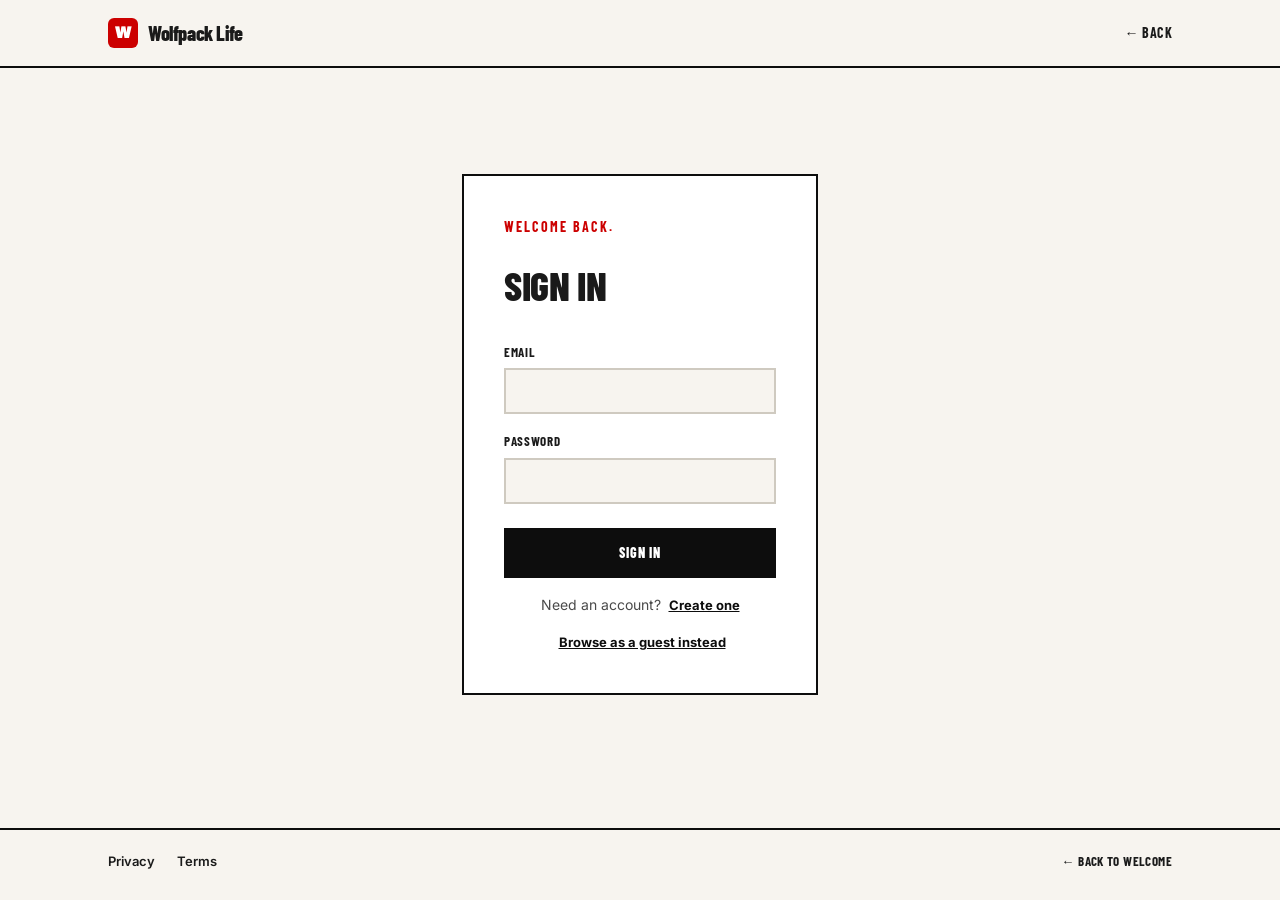
==== account.html @ f3657b66 "Initial commit: Wolfpack Life welcome site Static NC State-themed welcome page with working client-s" ====
<!DOCTYPE html>
<html lang="en">
<head>
  <meta charset="UTF-8" />
  <meta name="viewport" content="width=device-width, initial-scale=1.0" />
  <title>Sign in / Wolfpack Life</title>
  <link rel="icon" href="data:image/svg+xml,<svg xmlns=%22http://www.w3.org/2000/svg%22 viewBox=%220 0 100 100%22><rect width=%22100%22 height=%22100%22 rx=%2218%22 fill=%22%23CC0000%22/><text x=%2250%22 y=%2268%22 font-size=%2258%22 font-family=%22Arial%22 font-weight=%22900%22 fill=%22white%22 text-anchor=%22middle%22>W</text></svg>" />
  <link rel="preconnect" href="https://fonts.googleapis.com" />
  <link rel="preconnect" href="https://fonts.gstatic.com" crossorigin />
  <link href="https://fonts.googleapis.com/css2?family=Archivo+Black&family=Barlow+Condensed:wght@500;600;700;800&family=Inter:wght@400;500;600;700&display=swap" rel="stylesheet" />
  <link rel="stylesheet" href="styles.css" />
</head>
<body>

  <header class="site-header">
    <div class="wrap header-inner">
      <a class="brand" href="index.html">
        <span class="brand-mark">W</span>
        <span class="brand-name">Wolfpack Life</span>
      </a>
      <a class="header-cta" href="index.html">← Back</a>
    </div>
  </header>

  <main>
    <section class="auth-section">
      <div class="wrap auth-wrap">
        <div class="auth-card">
          <p class="eyebrow" id="authEyebrow">Welcome back.</p>
          <h1 class="auth-title" id="authTitle">Sign in</h1>

          <div class="form-error" id="formError" hidden></div>

          <form id="authForm" novalidate>
            <label class="field" id="nameField" hidden>
              <span>Name</span>
              <input type="text" id="nameInput" name="name" autocomplete="name" />
            </label>

            <label class="field">
              <span>Email</span>
              <input type="email" id="emailInput" name="email" autocomplete="email" required />
            </label>

            <label class="field">
              <span>Password</span>
              <input type="password" id="passwordInput" name="password" autocomplete="current-password" required minlength="8" />
            </label>

            <button type="submit" class="btn btn-solid auth-submit" id="submitBtn">Sign in</button>
          </form>

          <p class="auth-switch">
            <span id="switchPrompt">Need an account?</span>
            <button type="button" class="link-btn" id="switchBtn">Create one</button>
          </p>

          <p class="auth-switch">
            <button type="button" class="link-btn" id="guestBtn">Browse as a guest instead</button>
          </p>
        </div>
      </div>
    </section>
  </main>

  <footer class="site-footer">
    <div class="wrap footer-inner">
      <div class="footer-links">
        <a href="#privacy">Privacy</a>
        <a href="#terms">Terms</a>
      </div>
      <a class="footer-cta" href="index.html">← Back to welcome</a>
    </div>
  </footer>

  <script src="auth.js"></script>
  <script src="account.js"></script>
</body>
</html>
---- styles.css ----
:root {
  --red: #CC0000;
  --red-dark: #8f0000;
  --black: #0d0d0d;
  --cream: #F7F4EF;
  --ink: #1a1a1a;
  --white: #ffffff;
  --border: 2px solid var(--black);
  --font-display: "Barlow Condensed", "Arial Narrow", Helvetica, sans-serif;
  --font-body: "Inter", ui-sans-serif, system-ui, sans-serif;
}

* { box-sizing: border-box; margin: 0; padding: 0; }

html { scroll-behavior: smooth; }

body {
  background: var(--cream);
  color: var(--ink);
  font-family: var(--font-body);
  font-size: 16px;
  line-height: 1.5;
  -webkit-font-smoothing: antialiased;
}

.wrap {
  max-width: 1120px;
  margin: 0 auto;
  padding: 0 28px;
}

a { color: inherit; text-decoration: none; }

/* ---------- Header ---------- */
.site-header {
  border-bottom: var(--border);
  background: var(--cream);
  position: sticky;
  top: 0;
  z-index: 10;
}

.header-inner {
  display: flex;
  align-items: center;
  justify-content: space-between;
  padding: 18px 28px;
}

.brand {
  display: flex;
  align-items: center;
  gap: 10px;
  font-family: var(--font-display);
  font-weight: 800;
  font-size: 20px;
  letter-spacing: -0.02em;
}

.brand-mark {
  display: inline-flex;
  align-items: center;
  justify-content: center;
  width: 30px;
  height: 30px;
  background: var(--red);
  color: var(--white);
  font-family: "Archivo Black", sans-serif;
  font-size: 16px;
  border-radius: 6px;
}

.header-cta {
  font-family: var(--font-display);
  font-weight: 700;
  font-size: 14px;
  text-transform: uppercase;
  letter-spacing: 0.03em;
  border-bottom: 2px solid transparent;
  transition: border-color 0.15s ease;
}
.header-cta:hover { border-color: var(--black); }

/* ---------- Hero ---------- */
.hero { position: relative; overflow: hidden; }

.hero-inner {
  padding: 88px 28px 96px;
  max-width: 760px;
}

.eyebrow {
  font-family: var(--font-display);
  font-weight: 700;
  font-size: 14px;
  text-transform: uppercase;
  letter-spacing: 0.14em;
  color: var(--red);
  margin-bottom: 18px;
}

.hero-title {
  font-family: var(--font-display);
  font-weight: 800;
  font-size: clamp(48px, 8vw, 82px);
  line-height: 0.94;
  letter-spacing: -0.02em;
  text-transform: uppercase;
  margin-bottom: 26px;
}
.hero-title span { display: block; }

.hero-sub {
  font-size: 19px;
  line-height: 1.5;
  max-width: 520px;
  color: #3a3a3a;
  margin-bottom: 36px;
}

.hero-actions {
  display: flex;
  gap: 14px;
  flex-wrap: wrap;
  margin-bottom: 24px;
}

.btn {
  display: inline-flex;
  align-items: center;
  justify-content: center;
  height: 50px;
  padding: 0 26px;
  font-family: var(--font-display);
  font-weight: 800;
  font-size: 14px;
  text-transform: uppercase;
  letter-spacing: 0.06em;
  border: var(--border);
  transition: transform 0.12s ease, background 0.12s ease, color 0.12s ease;
}
.btn:hover { transform: translate(-2px, -2px); }

.btn-solid {
  background: var(--black);
  color: var(--white);
  border-color: var(--black);
}
.btn-solid:hover { background: var(--red); border-color: var(--red); }

.btn-outline {
  background: transparent;
  color: var(--black);
  border-color: var(--black);
}
.btn-outline:hover { background: var(--black); color: var(--white); }

.btn-light {
  background: var(--white);
  color: var(--black);
  border-color: var(--white);
}
.btn-light:hover { background: var(--red); color: var(--white); border-color: var(--red); }

.hero-disclaimer {
  font-size: 13px;
  color: #6b6b6b;
  display: flex;
  align-items: center;
  gap: 8px;
  flex-wrap: wrap;
}

.link-btn {
  background: none;
  border: none;
  font-family: var(--font-body);
  font-weight: 700;
  font-size: 13px;
  color: var(--black);
  text-decoration: underline;
  cursor: pointer;
  padding: 0;
}
.link-btn:hover { color: var(--red); }

.hero-stripe {
  height: 10px;
  background: repeating-linear-gradient(
    90deg,
    var(--red) 0 40px,
    var(--black) 40px 80px
  );
}

/* ---------- Board / feature section ---------- */
.board {
  background: var(--black);
  color: var(--white);
  padding: 80px 0 90px;
}

.eyebrow-light { color: #ff5a5a; }

.board-title {
  font-family: var(--font-display);
  font-weight: 800;
  font-size: clamp(32px, 5vw, 52px);
  letter-spacing: -0.02em;
  text-transform: uppercase;
  margin-bottom: 48px;
}

.page-list {
  list-style: none;
  display: grid;
  grid-template-columns: repeat(3, 1fr);
  gap: 1px;
  background: #2b2b2b;
  border: 1px solid #2b2b2b;
  margin-bottom: 56px;
}

.page-list li {
  background: var(--black);
  padding: 28px 26px;
  min-height: 150px;
  display: flex;
  flex-direction: column;
  gap: 6px;
}

.page-list .num {
  font-family: var(--font-display);
  font-weight: 700;
  font-size: 13px;
  color: var(--red);
  letter-spacing: 0.08em;
}

.page-list h3 {
  font-family: var(--font-display);
  font-weight: 800;
  font-size: 22px;
  text-transform: uppercase;
  letter-spacing: -0.01em;
}

.page-list p {
  font-size: 14px;
  color: #b8b8b8;
  line-height: 1.45;
}

.board-cta {
  border-top: 2px solid #2b2b2b;
  padding-top: 40px;
}

.board-cta h3 {
  font-family: var(--font-display);
  font-weight: 800;
  font-size: 28px;
  text-transform: uppercase;
  margin-bottom: 8px;
}

.board-cta p {
  color: #b8b8b8;
  margin-bottom: 24px;
}

/* ---------- Footer ---------- */
.site-footer {
  border-top: var(--border);
  padding: 22px 0;
}

.footer-inner {
  display: flex;
  align-items: center;
  justify-content: space-between;
  flex-wrap: wrap;
  gap: 12px;
}

.footer-links {
  display: flex;
  gap: 22px;
  font-size: 13px;
  font-weight: 600;
}
.footer-links a:hover { color: var(--red); }

.footer-cta {
  font-family: var(--font-display);
  font-weight: 700;
  font-size: 13px;
  text-transform: uppercase;
  letter-spacing: 0.03em;
}
.footer-cta:hover { color: var(--red); }

button { cursor: pointer; font: inherit; }

/* ---------- Auth pages ---------- */
.auth-section {
  padding: 72px 0 100px;
  min-height: calc(100vh - 140px);
  display: flex;
  align-items: center;
}

.auth-wrap { display: flex; justify-content: center; }

.auth-card {
  width: 100%;
  max-width: 420px;
  border: var(--border);
  background: var(--white);
  padding: 40px;
}

.auth-title {
  font-family: var(--font-display);
  font-weight: 800;
  font-size: 40px;
  text-transform: uppercase;
  letter-spacing: -0.01em;
  margin-bottom: 28px;
}

.field {
  display: block;
  margin-bottom: 18px;
}
.field[hidden] { display: none; }

.field span {
  display: block;
  font-family: var(--font-display);
  font-weight: 700;
  font-size: 13px;
  text-transform: uppercase;
  letter-spacing: 0.05em;
  margin-bottom: 6px;
}

.field input {
  width: 100%;
  height: 46px;
  padding: 0 14px;
  border: 2px solid #cfcac0;
  background: var(--cream);
  font-family: var(--font-body);
  font-size: 15px;
  color: var(--ink);
  transition: border-color 0.12s ease;
}
.field input:focus {
  outline: none;
  border-color: var(--black);
}

.auth-submit {
  width: 100%;
  margin-top: 6px;
}

.form-error {
  background: #fdeaea;
  border: 2px solid var(--red);
  color: var(--red-dark);
  font-size: 14px;
  font-weight: 600;
  padding: 12px 14px;
  margin-bottom: 20px;
}

.auth-switch {
  text-align: center;
  font-size: 14px;
  margin-top: 16px;
  color: #4a4a4a;
}
.auth-switch .link-btn { margin-left: 4px; }

.link-btn-inline {
  font-weight: 700;
  text-decoration: underline;
}
.link-btn-inline:hover { color: var(--red); }

/* ---------- Board hero ---------- */
.board-hero {
  padding: 64px 0 40px;
}

.board-hero-title {
  font-family: var(--font-display);
  font-weight: 800;
  font-size: clamp(36px, 6vw, 58px);
  text-transform: uppercase;
  letter-spacing: -0.02em;
  margin: 8px 0 14px;
}

/* ---------- Responsive ---------- */
@media (max-width: 800px) {
  .page-list { grid-template-columns: repeat(2, 1fr); }
}

@media (max-width: 560px) {
  .page-list { grid-template-columns: 1fr; }
  .hero-inner { padding: 64px 24px 72px; }
  .hero-actions { flex-direction: column; align-items: stretch; }
}
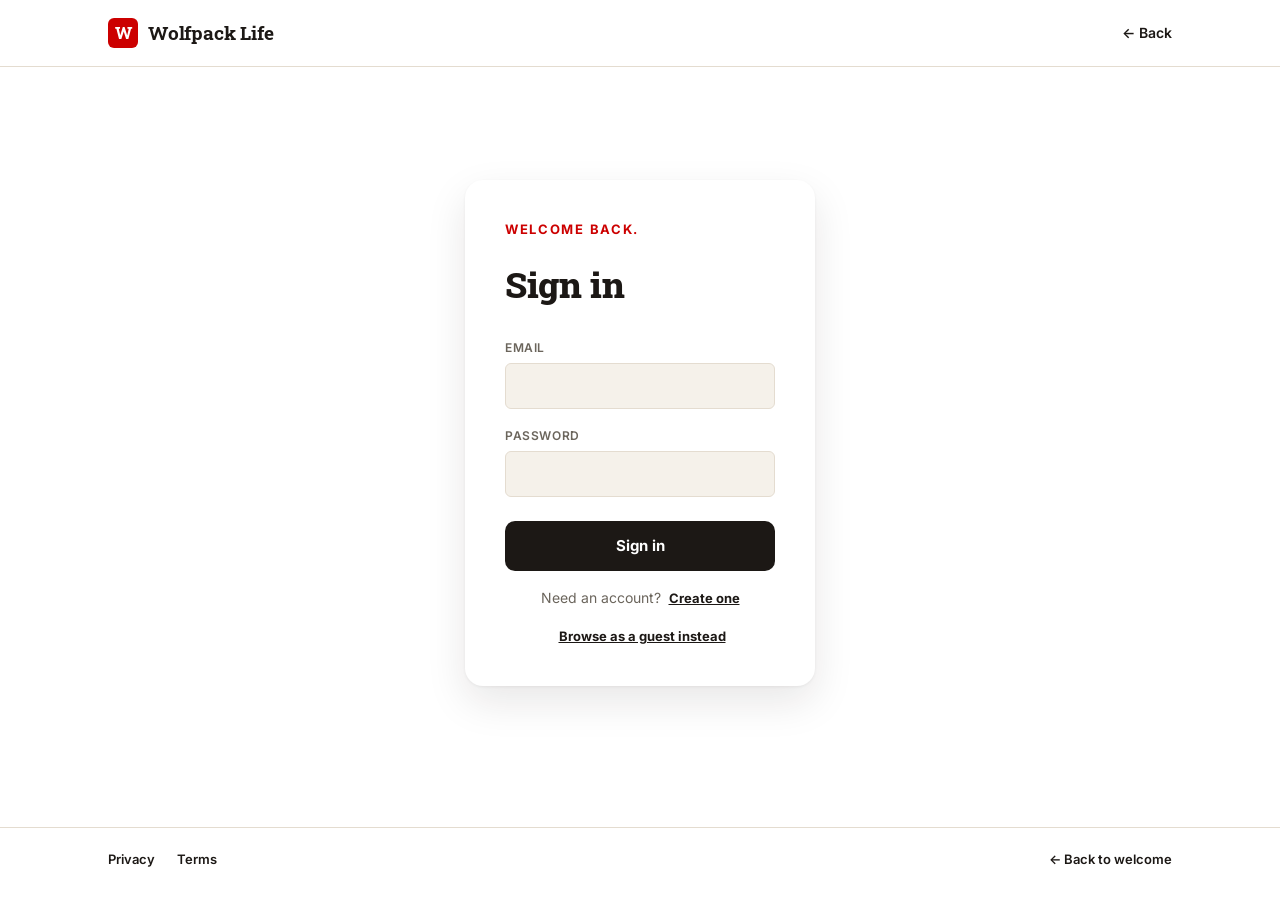
==== commit 214eb2ca: "Design pass: differentiate visual identity from the reference site Replaces the condensed-grotesk/sh" ====
--- a/account.html
+++ b/account.html
@@ -7,7 +7,7 @@
   <link rel="icon" href="data:image/svg+xml,<svg xmlns=%22http://www.w3.org/2000/svg%22 viewBox=%220 0 100 100%22><rect width=%22100%22 height=%22100%22 rx=%2218%22 fill=%22%23CC0000%22/><text x=%2250%22 y=%2268%22 font-size=%2258%22 font-family=%22Arial%22 font-weight=%22900%22 fill=%22white%22 text-anchor=%22middle%22>W</text></svg>" />
   <link rel="preconnect" href="https://fonts.googleapis.com" />
   <link rel="preconnect" href="https://fonts.gstatic.com" crossorigin />
-  <link href="https://fonts.googleapis.com/css2?family=Archivo+Black&family=Barlow+Condensed:wght@500;600;700;800&family=Inter:wght@400;500;600;700&display=swap" rel="stylesheet" />
+  <link href="https://fonts.googleapis.com/css2?family=Roboto+Slab:wght@600;700;800;900&family=Inter:wght@400;500;600;700&display=swap" rel="stylesheet" />
   <link rel="stylesheet" href="styles.css" />
 </head>
 <body>
--- a/styles.css
+++ b/styles.css
@@ -1,12 +1,17 @@
 :root {
   --red: #CC0000;
   --red-dark: #8f0000;
-  --black: #0d0d0d;
-  --cream: #F7F4EF;
-  --ink: #1a1a1a;
+  --red-tint: rgba(204, 0, 0, 0.08);
+  --ink: #1c1815;
+  --paper: #ffffff;
+  --card: #F5F1EA;
+  --line: #E4DCD0;
+  --muted: #6b655c;
   --white: #ffffff;
-  --border: 2px solid var(--black);
-  --font-display: "Barlow Condensed", "Arial Narrow", Helvetica, sans-serif;
+  --radius-lg: 18px;
+  --radius-md: 10px;
+  --radius-sm: 6px;
+  --font-display: "Roboto Slab", Georgia, serif;
   --font-body: "Inter", ui-sans-serif, system-ui, sans-serif;
 }
 
@@ -15,7 +20,7 @@
 html { scroll-behavior: smooth; }
 
 body {
-  background: var(--cream);
+  background: var(--paper);
   color: var(--ink);
   font-family: var(--font-body);
   font-size: 16px;
@@ -33,8 +38,8 @@
 
 /* ---------- Header ---------- */
 .site-header {
-  border-bottom: var(--border);
-  background: var(--cream);
+  border-bottom: 1px solid var(--line);
+  background: var(--paper);
   position: sticky;
   top: 0;
   z-index: 10;
@@ -52,9 +57,9 @@
   align-items: center;
   gap: 10px;
   font-family: var(--font-display);
-  font-weight: 800;
-  font-size: 20px;
-  letter-spacing: -0.02em;
+  font-weight: 700;
+  font-size: 19px;
+  letter-spacing: -0.01em;
 }
 
 .brand-mark {
@@ -65,36 +70,51 @@
   height: 30px;
   background: var(--red);
   color: var(--white);
-  font-family: "Archivo Black", sans-serif;
+  font-family: var(--font-display);
+  font-weight: 800;
   font-size: 16px;
-  border-radius: 6px;
+  border-radius: var(--radius-sm);
 }
 
 .header-cta {
-  font-family: var(--font-display);
-  font-weight: 700;
+  font-family: var(--font-body);
+  font-weight: 600;
   font-size: 14px;
-  text-transform: uppercase;
-  letter-spacing: 0.03em;
   border-bottom: 2px solid transparent;
-  transition: border-color 0.15s ease;
-}
-.header-cta:hover { border-color: var(--black); }
+  transition: border-color 0.15s ease, color 0.15s ease;
+}
+.header-cta:hover { border-color: var(--red); color: var(--red); }
+
+.app-nav {
+  display: flex;
+  align-items: center;
+  gap: 26px;
+}
+
+.app-nav-link {
+  font-family: var(--font-body);
+  font-weight: 600;
+  font-size: 14px;
+  border-bottom: 2px solid transparent;
+  transition: border-color 0.15s ease, color 0.15s ease;
+}
+.app-nav-link:hover { border-color: var(--line); }
+.app-nav-link.active { border-color: var(--red); color: var(--red); }
 
 /* ---------- Hero ---------- */
 .hero { position: relative; overflow: hidden; }
 
 .hero-inner {
-  padding: 88px 28px 96px;
+  padding: 88px 28px 80px;
   max-width: 760px;
 }
 
 .eyebrow {
-  font-family: var(--font-display);
-  font-weight: 700;
-  font-size: 14px;
+  font-family: var(--font-body);
+  font-weight: 700;
+  font-size: 13px;
   text-transform: uppercase;
-  letter-spacing: 0.14em;
+  letter-spacing: 0.13em;
   color: var(--red);
   margin-bottom: 18px;
 }
@@ -102,19 +122,18 @@
 .hero-title {
   font-family: var(--font-display);
   font-weight: 800;
-  font-size: clamp(48px, 8vw, 82px);
-  line-height: 0.94;
-  letter-spacing: -0.02em;
-  text-transform: uppercase;
+  font-size: clamp(42px, 7vw, 74px);
+  line-height: 1.03;
+  letter-spacing: -0.01em;
   margin-bottom: 26px;
 }
 .hero-title span { display: block; }
 
 .hero-sub {
-  font-size: 19px;
-  line-height: 1.5;
+  font-size: 18px;
+  line-height: 1.55;
   max-width: 520px;
-  color: #3a3a3a;
+  color: var(--muted);
   margin-bottom: 36px;
 }
 
@@ -130,41 +149,38 @@
   align-items: center;
   justify-content: center;
   height: 50px;
-  padding: 0 26px;
-  font-family: var(--font-display);
-  font-weight: 800;
-  font-size: 14px;
-  text-transform: uppercase;
-  letter-spacing: 0.06em;
-  border: var(--border);
-  transition: transform 0.12s ease, background 0.12s ease, color 0.12s ease;
-}
-.btn:hover { transform: translate(-2px, -2px); }
+  padding: 0 28px;
+  font-family: var(--font-body);
+  font-weight: 700;
+  font-size: 15px;
+  border: none;
+  border-radius: var(--radius-md);
+  transition: background 0.15s ease, color 0.15s ease, box-shadow 0.15s ease, transform 0.15s ease;
+}
+.btn:hover { transform: translateY(-1px); }
 
 .btn-solid {
-  background: var(--black);
+  background: var(--ink);
   color: var(--white);
-  border-color: var(--black);
-}
-.btn-solid:hover { background: var(--red); border-color: var(--red); }
+}
+.btn-solid:hover { background: var(--red); }
 
 .btn-outline {
   background: transparent;
-  color: var(--black);
-  border-color: var(--black);
-}
-.btn-outline:hover { background: var(--black); color: var(--white); }
+  color: var(--ink);
+  box-shadow: inset 0 0 0 2px var(--line);
+}
+.btn-outline:hover { box-shadow: inset 0 0 0 2px var(--ink); }
 
 .btn-light {
   background: var(--white);
-  color: var(--black);
-  border-color: var(--white);
-}
-.btn-light:hover { background: var(--red); color: var(--white); border-color: var(--red); }
+  color: var(--red);
+}
+.btn-light:hover { background: var(--ink); color: var(--white); }
 
 .hero-disclaimer {
   font-size: 13px;
-  color: #6b6b6b;
+  color: var(--muted);
   display: flex;
   align-items: center;
   gap: 8px;
@@ -177,7 +193,7 @@
   font-family: var(--font-body);
   font-weight: 700;
   font-size: 13px;
-  color: var(--black);
+  color: var(--ink);
   text-decoration: underline;
   cursor: pointer;
   padding: 0;
@@ -185,94 +201,132 @@
 .link-btn:hover { color: var(--red); }
 
 .hero-stripe {
-  height: 10px;
-  background: repeating-linear-gradient(
-    90deg,
-    var(--red) 0 40px,
-    var(--black) 40px 80px
-  );
+  height: 6px;
+  background: var(--red);
 }
 
 /* ---------- Board / feature section ---------- */
 .board {
-  background: var(--black);
+  background: var(--red);
   color: var(--white);
   padding: 80px 0 90px;
 }
 
-.eyebrow-light { color: #ff5a5a; }
+.eyebrow-light { color: rgba(255, 255, 255, 0.72); }
 
 .board-title {
   font-family: var(--font-display);
   font-weight: 800;
-  font-size: clamp(32px, 5vw, 52px);
-  letter-spacing: -0.02em;
-  text-transform: uppercase;
-  margin-bottom: 48px;
+  font-size: clamp(30px, 4.5vw, 46px);
+  letter-spacing: -0.01em;
+  margin-bottom: 44px;
 }
 
 .page-list {
   list-style: none;
   display: grid;
   grid-template-columns: repeat(3, 1fr);
-  gap: 1px;
-  background: #2b2b2b;
-  border: 1px solid #2b2b2b;
-  margin-bottom: 56px;
+  gap: 16px;
+  margin-bottom: 52px;
 }
 
 .page-list li {
-  background: var(--black);
-  padding: 28px 26px;
+  background: var(--paper);
+  color: var(--ink);
+  border-radius: var(--radius-lg);
+  padding: 26px 24px;
   min-height: 150px;
   display: flex;
   flex-direction: column;
   gap: 6px;
+  box-shadow: 0 2px 0 rgba(0, 0, 0, 0.06);
+}
+
+.card-top {
+  display: flex;
+  align-items: center;
+  justify-content: space-between;
 }
 
 .page-list .num {
-  font-family: var(--font-display);
+  font-family: var(--font-body);
   font-weight: 700;
   font-size: 13px;
   color: var(--red);
-  letter-spacing: 0.08em;
-}
+  letter-spacing: 0.06em;
+}
+
+.soon-tag {
+  font-family: var(--font-body);
+  font-weight: 700;
+  font-size: 11px;
+  text-transform: uppercase;
+  letter-spacing: 0.05em;
+  color: var(--muted);
+  background: var(--card);
+  border-radius: 999px;
+  padding: 3px 10px;
+}
+
+.page-live {
+  transition: transform 0.15s ease, box-shadow 0.15s ease;
+  box-shadow: 0 2px 0 rgba(0, 0, 0, 0.06);
+}
+.page-live:hover { transform: translateY(-3px); box-shadow: 0 10px 20px rgba(0, 0, 0, 0.18); }
+.page-live .num::after {
+  content: '';
+  display: inline-block;
+  width: 6px;
+  height: 6px;
+  border-radius: 50%;
+  background: var(--red);
+  margin-left: 7px;
+  vertical-align: middle;
+}
+
+.page-live a {
+  display: flex;
+  flex-direction: column;
+  gap: 6px;
+  height: 100%;
+}
+
+.page-live h3 { color: var(--ink); }
+.page-live:hover h3 { color: var(--red); }
 
 .page-list h3 {
   font-family: var(--font-display);
-  font-weight: 800;
-  font-size: 22px;
-  text-transform: uppercase;
-  letter-spacing: -0.01em;
+  font-weight: 700;
+  font-size: 20px;
+  letter-spacing: -0.005em;
 }
 
 .page-list p {
   font-size: 14px;
-  color: #b8b8b8;
+  color: var(--muted);
   line-height: 1.45;
 }
 
 .board-cta {
-  border-top: 2px solid #2b2b2b;
-  padding-top: 40px;
+  border-top: 1px solid rgba(255, 255, 255, 0.28);
+  padding-top: 36px;
 }
 
 .board-cta h3 {
   font-family: var(--font-display);
-  font-weight: 800;
-  font-size: 28px;
-  text-transform: uppercase;
+  font-weight: 700;
+  font-size: 26px;
   margin-bottom: 8px;
 }
 
 .board-cta p {
-  color: #b8b8b8;
+  color: rgba(255, 255, 255, 0.82);
   margin-bottom: 24px;
 }
 
 /* ---------- Footer ---------- */
 .site-footer {
-  border-top: var(--border);
+  border-top: 1px solid var(--line);
   padding: 22px 0;
 }
 
@@ -293,11 +347,9 @@
 .footer-links a:hover { color: var(--red); }
 
 .footer-cta {
-  font-family: var(--font-display);
-  font-weight: 700;
-  font-size: 13px;
-  text-transform: uppercase;
-  letter-spacing: 0.03em;
+  font-family: var(--font-body);
+  font-weight: 600;
+  font-size: 13px;
 }
 .footer-cta:hover { color: var(--red); }
 
@@ -316,16 +368,16 @@
 .auth-card {
   width: 100%;
   max-width: 420px;
-  border: var(--border);
-  background: var(--white);
+  background: var(--paper);
+  border-radius: var(--radius-lg);
+  box-shadow: 0 1px 3px rgba(28, 24, 21, 0.06), 0 16px 40px rgba(28, 24, 21, 0.1);
   padding: 40px;
 }
 
 .auth-title {
   font-family: var(--font-display);
   font-weight: 800;
-  font-size: 40px;
-  text-transform: uppercase;
+  font-size: 36px;
   letter-spacing: -0.01em;
   margin-bottom: 28px;
 }
@@ -338,11 +390,12 @@
 
 .field span {
   display: block;
-  font-family: var(--font-display);
-  font-weight: 700;
-  font-size: 13px;
+  font-family: var(--font-body);
+  font-weight: 600;
+  font-size: 12px;
   text-transform: uppercase;
   letter-spacing: 0.05em;
+  color: var(--muted);
   margin-bottom: 6px;
 }
 
@@ -350,16 +403,18 @@
   width: 100%;
   height: 46px;
   padding: 0 14px;
-  border: 2px solid #cfcac0;
-  background: var(--cream);
+  border: 1.5px solid var(--line);
+  border-radius: var(--radius-sm);
+  background: var(--card);
   font-family: var(--font-body);
   font-size: 15px;
   color: var(--ink);
-  transition: border-color 0.12s ease;
+  transition: border-color 0.12s ease, box-shadow 0.12s ease;
 }
 .field input:focus {
   outline: none;
-  border-color: var(--black);
+  border-color: var(--red);
+  box-shadow: 0 0 0 3px var(--red-tint);
 }
 
 .auth-submit {
@@ -369,7 +424,8 @@
 
 .form-error {
   background: #fdeaea;
-  border: 2px solid var(--red);
+  border: 1.5px solid var(--red);
+  border-radius: var(--radius-sm);
   color: var(--red-dark);
   font-size: 14px;
   font-weight: 600;
@@ -381,7 +437,7 @@
   text-align: center;
   font-size: 14px;
   margin-top: 16px;
-  color: #4a4a4a;
+  color: var(--muted);
 }
 .auth-switch .link-btn { margin-left: 4px; }
 
@@ -399,19 +455,398 @@
 .board-hero-title {
   font-family: var(--font-display);
   font-weight: 800;
-  font-size: clamp(36px, 6vw, 58px);
+  font-size: clamp(32px, 5vw, 50px);
+  letter-spacing: -0.01em;
+  margin: 8px 0 14px;
+}
+
+/* ---------- Today page ---------- */
+.today-hero { padding: 64px 0 32px; }
+
+.today-body { padding-bottom: 100px; }
+
+.next-card {
+  background: var(--ink);
+  color: var(--white);
+  border-radius: var(--radius-lg);
+  padding: 24px 28px;
+  margin-bottom: 40px;
+}
+
+.next-text {
+  font-family: var(--font-display);
+  font-weight: 700;
+  font-size: 21px;
+}
+
+.today-grid {
+  display: grid;
+  grid-template-columns: 1fr 1fr;
+  gap: 28px;
+}
+
+.panel {
+  background: var(--paper);
+  border: 1px solid var(--line);
+  border-radius: var(--radius-lg);
+  box-shadow: 0 1px 2px rgba(28, 24, 21, 0.04);
+  padding: 28px;
+}
+
+.panel-header {
+  display: flex;
+  align-items: center;
+  justify-content: space-between;
+  margin-bottom: 20px;
+}
+
+.panel-header h2 {
+  font-family: var(--font-display);
+  font-weight: 700;
+  font-size: 21px;
+  letter-spacing: -0.005em;
+}
+
+.btn-small {
+  height: 40px;
+  padding: 0 18px;
+  font-size: 13px;
+}
+
+.inline-form {
+  background: var(--card);
+  border: 1px solid var(--line);
+  border-radius: var(--radius-md);
+  padding: 18px;
+  margin-bottom: 20px;
+}
+
+.form-mode-label {
+  font-family: var(--font-body);
+  font-weight: 700;
+  font-size: 12px;
   text-transform: uppercase;
-  letter-spacing: -0.02em;
-  margin: 8px 0 14px;
-}
+  letter-spacing: 0.05em;
+  color: var(--red);
+  margin-bottom: 14px;
+}
+
+.form-actions {
+  display: flex;
+  align-items: center;
+  gap: 18px;
+}
+
+.field-row {
+  display: flex;
+  gap: 12px;
+}
+.field-row .field { flex: 1; }
+
+.field-error {
+  background: #fdeaea;
+  border: 1.5px solid var(--red);
+  border-radius: var(--radius-sm);
+  color: var(--red-dark);
+  font-size: 13px;
+  font-weight: 600;
+  padding: 10px 12px;
+  margin-bottom: 16px;
+}
+
+.day-picker {
+  display: flex;
+  flex-wrap: wrap;
+  gap: 8px;
+}
+
+.day-chip {
+  display: inline-flex;
+  align-items: center;
+  gap: 6px;
+  border: 1px solid var(--line);
+  border-radius: 999px;
+  padding: 6px 14px;
+  font-size: 13px;
+  cursor: pointer;
+  user-select: none;
+  transition: background 0.12s ease, border-color 0.12s ease, color 0.12s ease;
+}
+.day-chip:has(input:checked) {
+  background: var(--red);
+  color: var(--white);
+  border-color: var(--red);
+}
+
+.day-group { margin-bottom: 28px; }
+.day-group:last-child { margin-bottom: 0; }
+
+.day-heading {
+  font-family: var(--font-body);
+  font-weight: 700;
+  font-size: 13px;
+  text-transform: uppercase;
+  letter-spacing: 0.07em;
+  color: var(--red);
+  margin-bottom: 6px;
+}
+
+.class-list, .task-list { list-style: none; }
+
+.class-item {
+  display: flex;
+  align-items: center;
+  gap: 16px;
+  padding: 14px 0;
+  border-bottom: 1px solid var(--line);
+}
+.class-item:last-child { border-bottom: none; }
+
+.class-actions {
+  display: flex;
+  align-items: center;
+  gap: 14px;
+}
+
+.class-item.is-now {
+  background: var(--red-tint);
+  border-left: 4px solid var(--red);
+  border-radius: var(--radius-sm);
+  padding-left: 12px;
+  margin-left: -16px;
+}
+
+.class-item.is-past { opacity: 0.5; }
+
+.class-time {
+  font-family: var(--font-body);
+  font-weight: 700;
+  font-size: 13px;
+  color: var(--red);
+  white-space: nowrap;
+  min-width: 130px;
+}
+
+.class-info { flex: 1; }
+
+.class-name {
+  font-family: var(--font-display);
+  font-weight: 700;
+  font-size: 17px;
+  display: flex;
+  align-items: center;
+  gap: 8px;
+}
+
+.class-location {
+  font-size: 13px;
+  color: var(--muted);
+}
+
+.status-badge {
+  font-family: var(--font-body);
+  font-weight: 700;
+  font-size: 10px;
+  text-transform: uppercase;
+  letter-spacing: 0.05em;
+  border-radius: 999px;
+  padding: 2px 9px;
+}
+
+.status-now { background: var(--red); color: var(--white); }
+.status-next { background: var(--ink); color: var(--white); }
+
+.remove-btn {
+  background: none;
+  border: none;
+  font-size: 22px;
+  line-height: 1;
+  color: #b3aa9c;
+  cursor: pointer;
+  padding: 4px 6px;
+}
+.remove-btn:hover { color: var(--red); }
+
+.task-add-form {
+  display: flex;
+  gap: 10px;
+  margin-bottom: 20px;
+}
+
+.task-add-form input {
+  flex: 1;
+  height: 44px;
+  padding: 0 14px;
+  border: 1.5px solid var(--line);
+  border-radius: var(--radius-sm);
+  background: var(--card);
+  font-family: var(--font-body);
+  font-size: 15px;
+}
+.task-add-form input:focus { outline: none; border-color: var(--red); box-shadow: 0 0 0 3px var(--red-tint); }
+
+.task-item {
+  display: flex;
+  align-items: center;
+  justify-content: space-between;
+  gap: 12px;
+  padding: 12px 0;
+  border-bottom: 1px solid var(--line);
+}
+.task-item:last-child { border-bottom: none; }
+
+.task-check {
+  display: flex;
+  align-items: center;
+  gap: 12px;
+  cursor: pointer;
+}
+
+.task-check input { width: 18px; height: 18px; accent-color: var(--red); }
+
+.task-text { font-size: 15px; }
+.task-text.done { text-decoration: line-through; color: #999; }
+
+.empty-state {
+  font-size: 14px;
+  color: var(--muted);
+  padding: 8px 0;
+}
+
+/* ---------- Calendar ---------- */
+.week-nav {
+  display: flex;
+  align-items: center;
+  gap: 24px;
+  margin-bottom: 24px;
+}
+
+.calendar-grid {
+  display: grid;
+  grid-template-columns: repeat(7, minmax(0, 1fr));
+  gap: 1px;
+  background: var(--line);
+  border: 1px solid var(--line);
+  border-radius: var(--radius-lg);
+  overflow: hidden;
+}
+
+.calendar-day {
+  background: var(--paper);
+  min-height: 220px;
+  display: flex;
+  flex-direction: column;
+  padding: 10px;
+}
+
+.calendar-day.is-today { background: var(--red-tint); }
+
+.calendar-day-head {
+  display: flex;
+  flex-direction: column;
+  margin-bottom: 8px;
+}
+
+.calendar-day-name {
+  font-family: var(--font-body);
+  font-weight: 700;
+  font-size: 11px;
+  text-transform: uppercase;
+  letter-spacing: 0.05em;
+  color: var(--red);
+}
+
+.calendar-day-num {
+  font-family: var(--font-display);
+  font-weight: 800;
+  font-size: 21px;
+}
+
+.calendar-day-body {
+  flex: 1;
+  display: flex;
+  flex-direction: column;
+  gap: 6px;
+}
+
+.calendar-class {
+  display: flex;
+  flex-direction: column;
+  font-size: 11px;
+  border-left: 3px solid var(--red);
+  border-radius: 3px;
+  padding-left: 6px;
+}
+
+.calendar-class-time {
+  font-family: var(--font-body);
+  font-weight: 700;
+  color: var(--red);
+  font-size: 10px;
+}
+
+.calendar-class-name {
+  font-weight: 600;
+  line-height: 1.2;
+  overflow-wrap: break-word;
+}
+
+.calendar-task {
+  display: flex;
+  align-items: center;
+  gap: 5px;
+  font-size: 12px;
+  cursor: pointer;
+}
+
+.calendar-task input { width: 13px; height: 13px; accent-color: var(--red); flex-shrink: 0; }
+.calendar-task span { flex: 1; line-height: 1.25; overflow-wrap: break-word; min-width: 0; }
+.calendar-task span.done { text-decoration: line-through; color: #999; }
+.calendar-task .remove-btn { font-size: 15px; padding: 0 2px; }
+
+.calendar-add-task {
+  margin-top: 8px;
+  display: flex;
+  align-items: center;
+  border-top: 1px dashed var(--line);
+  padding-top: 6px;
+}
+
+.calendar-add-task input {
+  flex: 1;
+  min-width: 0;
+  border: none;
+  background: transparent;
+  font-size: 12px;
+  padding: 0;
+  color: var(--muted);
+}
+.calendar-add-task input:focus { outline: none; color: var(--ink); }
+
+.calendar-add-task button {
+  background: none;
+  border: none;
+  color: var(--muted);
+  font-size: 15px;
+  line-height: 1;
+  cursor: pointer;
+  padding: 0 0 0 4px;
+}
+.calendar-add-task button:hover { color: var(--red); }
 
 /* ---------- Responsive ---------- */
 @media (max-width: 800px) {
   .page-list { grid-template-columns: repeat(2, 1fr); }
+  .today-grid { grid-template-columns: 1fr; }
+  .calendar-grid { grid-template-columns: repeat(2, 1fr); }
 }
 
 @media (max-width: 560px) {
   .page-list { grid-template-columns: 1fr; }
   .hero-inner { padding: 64px 24px 72px; }
   .hero-actions { flex-direction: column; align-items: stretch; }
-}
+  .app-nav { gap: 16px; flex-wrap: wrap; }
+  .field-row { flex-direction: column; gap: 0; }
+  .calendar-grid { grid-template-columns: 1fr; border-radius: var(--radius-md); }
+  .week-nav { flex-wrap: wrap; gap: 14px; }
+}
